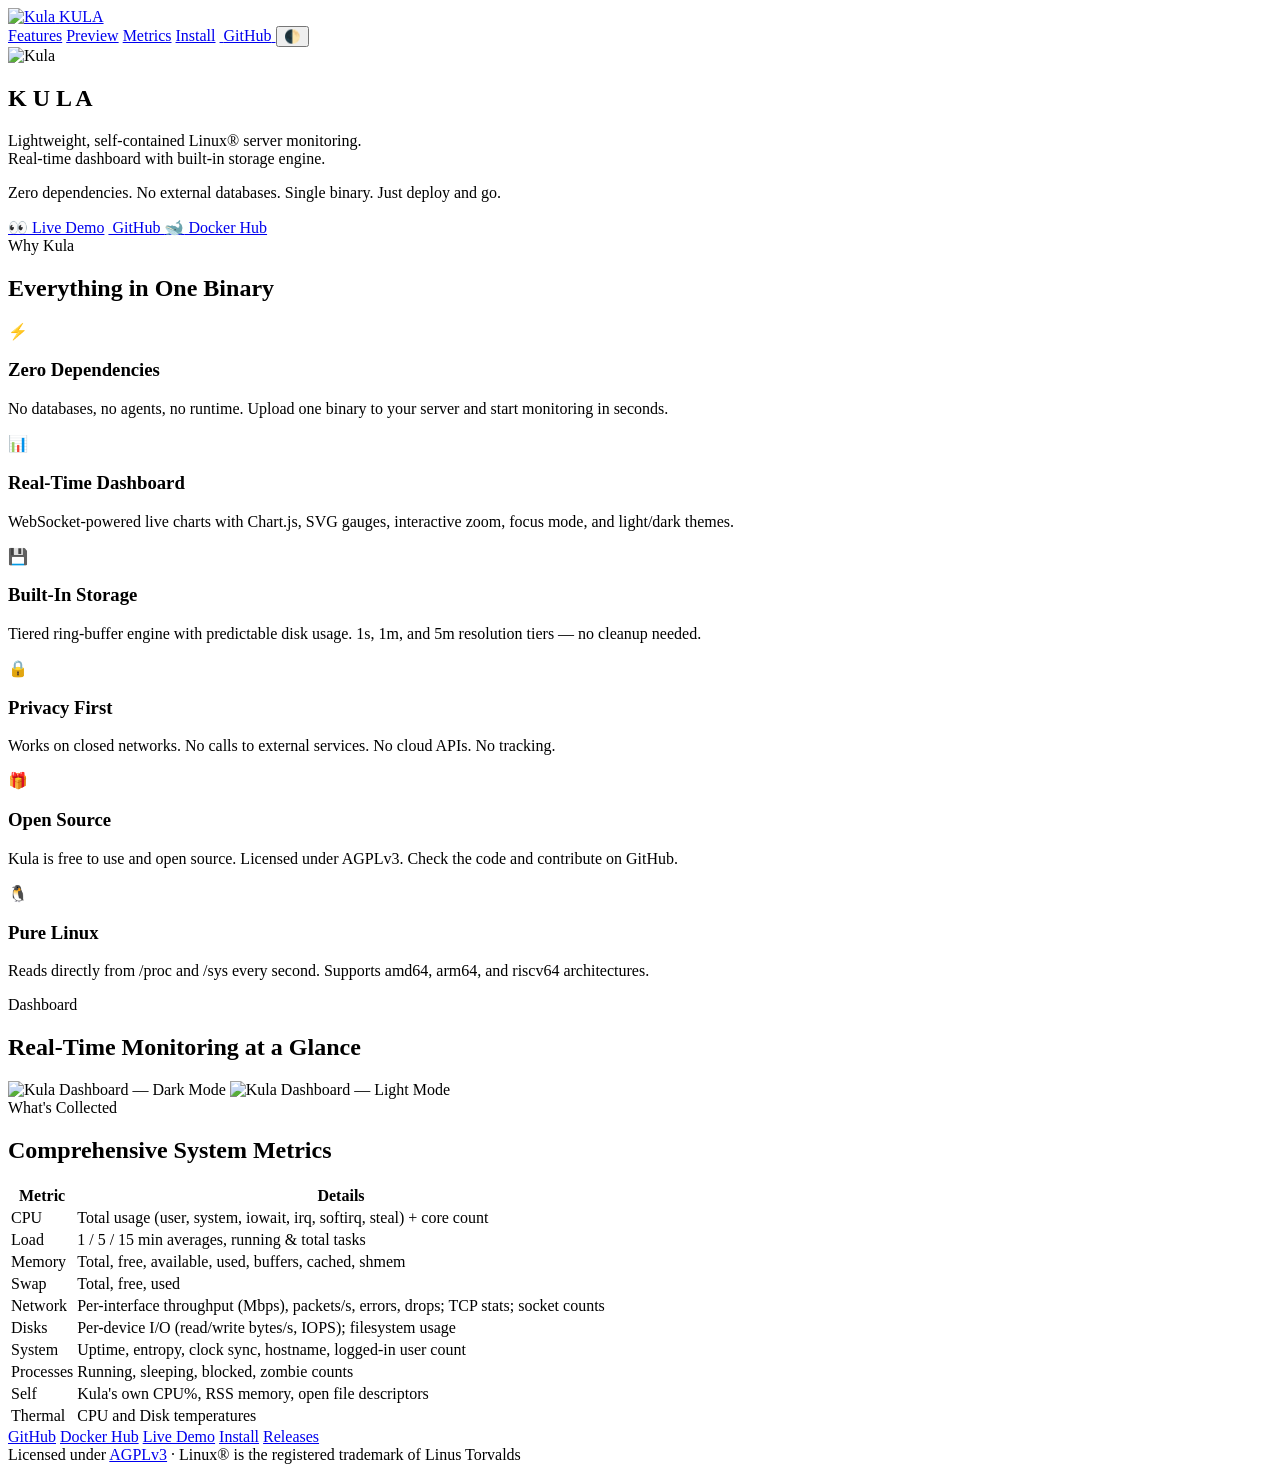
==== landing/index.html @ dbd346a9 "PWA" ====
<!DOCTYPE html>
<html lang="en">

<head>
    <meta charset="UTF-8">
    <meta name="viewport" content="width=device-width, initial-scale=1.0">
    <title>Kula — Lightweight Linux Server Monitoring</title>
    <meta name="description"
        content="Zero-dependency, self-contained Linux server monitoring. Single binary, real-time dashboard, built-in storage engine. Just deploy and go.">
    <link rel="icon" href="https://raw.githubusercontent.com/c0m4r/kula/main/internal/web/static/kula.svg">
    <link rel="manifest" href="manifest.json">
    <meta name="theme-color" content="#0a0a0a">
    <link rel="stylesheet" href="style.css">
</head>

<body>

    <!-- Navigation -->
    <nav class="nav" id="nav">
        <a href="#" class="nav-brand">
            <img src="https://raw.githubusercontent.com/c0m4r/kula/main/internal/web/static/kula.svg" alt="Kula">
            <span>KULA</span>
        </a>
        <div class="nav-links">
            <a href="#features">Features</a>
            <a href="#preview">Preview</a>
            <a href="#metrics">Metrics</a>
            <a href="https://github.com/c0m4r/kula?tab=readme-ov-file#-installation">Install</a>
            <a href="https://github.com/c0m4r/kula" class="github-link" id="github-link">
                <img src="github.svg" alt="" class="github-icon">
                <span>GitHub</span>
                <span class="stars-badge github-stars-count"></span>
            </a>
            <button class="btn-theme-toggle" id="btn-theme" title="Toggle light/dark mode"
                aria-label="Toggle theme">🌓</button>
        </div>
    </nav>

    <!-- Main Content -->
    <main>
        <!-- Hero -->
        <section class="hero" id="hero">
            <img src="https://raw.githubusercontent.com/c0m4r/kula/main/internal/web/static/kula.svg" alt="Kula"
                class="hero-logo">
            <h1>K U L A</h1>
            <p class="hero-tagline">Lightweight, self-contained Linux® server monitoring.<br>Real-time dashboard with
                built-in storage engine.</p>
            <p class="hero-sub">Zero dependencies. No external databases. Single binary. Just deploy and go.</p>
            <div class="hero-buttons">
                <a href="https://demo.kula.ovh/" class="btn btn-hero"><span role="img" aria-label="eye">👀</span> Live
                    Demo</a>
                <a href="https://github.com/c0m4r/kula" class="btn btn-outline">
                    <img src="github.svg" alt="" class="github-icon"> GitHub
                    <span class="stars-badge github-stars-count"></span>
                </a>
                <a href="https://hub.docker.com/r/c0m4r/kula" class="btn btn-docker"><span role="img"
                        aria-label="whale">🐋</span> Docker Hub</a>
            </div>
        </section>

        <!-- Features -->
        <section class="features fade-up" id="features">
            <div class="section-label">Why Kula</div>
            <h2 class="section-heading">Everything in One Binary</h2>
            <div class="features-grid">
                <div class="feature-card">
                    <div class="feature-icon"><span role="img" aria-label="lightning">⚡</span></div>
                    <h3>Zero Dependencies</h3>
                    <p>No databases, no agents, no runtime. Upload one binary to your server and start monitoring in
                        seconds.</p>
                </div>
                <div class="feature-card">
                    <div class="feature-icon"><span role="img" aria-label="chart">📊</span></div>
                    <h3>Real-Time Dashboard</h3>
                    <p>WebSocket-powered live charts with Chart.js, SVG gauges, interactive zoom, focus mode, and
                        light/dark
                        themes.</p>
                </div>
                <div class="feature-card">
                    <div class="feature-icon"><span role="img" aria-label="disk">💾</span></div>
                    <h3>Built-In Storage</h3>
                    <p>Tiered ring-buffer engine with predictable disk usage. 1s, 1m, and 5m resolution tiers — no
                        cleanup
                        needed.</p>
                </div>
                <div class="feature-card">
                    <div class="feature-icon"><span role="img" aria-label="lock">🔒</span></div>
                    <h3>Privacy First</h3>
                    <p>Works on closed networks. No calls to external services. No cloud APIs. No tracking.</p>
                </div>
                <div class="feature-card">
                    <div class="feature-icon"><span role="img" aria-label="gift">🎁</span></div>
                    <h3>Open Source</h3>
                    <p>Kula is free to use and open source. Licensed under AGPLv3. Check the code and contribute on
                        GitHub.
                    </p>
                </div>
                <div class="feature-card">
                    <div class="feature-icon"><span role="img" aria-label="penguin">🐧</span></div>
                    <h3>Pure Linux</h3>
                    <p>Reads directly from /proc and /sys every second. Supports amd64, arm64, and riscv64
                        architectures.
                    </p>
                </div>
            </div>
        </section>

        <!-- Dashboard Preview -->
        <section class="preview fade-up" id="preview">
            <div class="section-label">Dashboard</div>
            <h2 class="section-heading">Real-Time Monitoring at a Glance</h2>
            <div class="preview-frame">
                <img src="https://github.com/user-attachments/assets/d50e5653-0e84-4374-9ded-4d8e9f8eedd2"
                    alt="Kula Dashboard — Dark Mode" loading="lazy" class="preview-dark" id="preview-dark">
                <img src="https://github.com/user-attachments/assets/771b3e95-8713-44d2-8309-cd9e1f722a7e"
                    alt="Kula Dashboard — Light Mode" loading="lazy" class="preview-light hidden" id="preview-light">
            </div>
        </section>

        <!-- Metrics -->
        <section class="metrics fade-up" id="metrics">
            <div class="section-label">What's Collected</div>
            <h2 class="section-heading">Comprehensive System Metrics</h2>
            <table class="metrics-table">
                <thead>
                    <tr>
                        <th>Metric</th>
                        <th>Details</th>
                    </tr>
                </thead>
                <tbody>
                    <tr>
                        <td>CPU</td>
                        <td>Total usage (user, system, iowait, irq, softirq, steal) + core count</td>
                    </tr>
                    <tr>
                        <td>Load</td>
                        <td>1 / 5 / 15 min averages, running & total tasks</td>
                    </tr>
                    <tr>
                        <td>Memory</td>
                        <td>Total, free, available, used, buffers, cached, shmem</td>
                    </tr>
                    <tr>
                        <td>Swap</td>
                        <td>Total, free, used</td>
                    </tr>
                    <tr>
                        <td>Network</td>
                        <td>Per-interface throughput (Mbps), packets/s, errors, drops; TCP stats; socket counts</td>
                    </tr>
                    <tr>
                        <td>Disks</td>
                        <td>Per-device I/O (read/write bytes/s, IOPS); filesystem usage</td>
                    </tr>
                    <tr>
                        <td>System</td>
                        <td>Uptime, entropy, clock sync, hostname, logged-in user count</td>
                    </tr>
                    <tr>
                        <td>Processes</td>
                        <td>Running, sleeping, blocked, zombie counts</td>
                    </tr>
                    <tr>
                        <td>Self</td>
                        <td>Kula's own CPU%, RSS memory, open file descriptors</td>
                    </tr>
                    <tr>
                        <td>Thermal</td>
                        <td>CPU and Disk temperatures</td>
                    </tr>
                </tbody>
            </table>
        </section>
    </main>

    <!-- Footer -->
    <footer class="footer">
        <div class="footer-links">
            <a href="https://github.com/c0m4r/kula">GitHub</a>
            <a href="https://hub.docker.com/r/c0m4r/kula">Docker Hub</a>
            <a href="https://demo.kula.ovh/">Live Demo</a>
            <a href="https://github.com/c0m4r/kula?tab=readme-ov-file#-installation">Install</a>
            <a href="https://github.com/c0m4r/kula/releases">Releases</a>
        </div>
        <div class="footer-copy">
            Licensed under <a href="https://www.gnu.org/licenses/agpl-3.0">AGPLv3</a> ·
            Linux® is the registered trademark of Linus Torvalds
        </div>
    </footer>

    <script src="landing.js"></script>
</body>

</html>
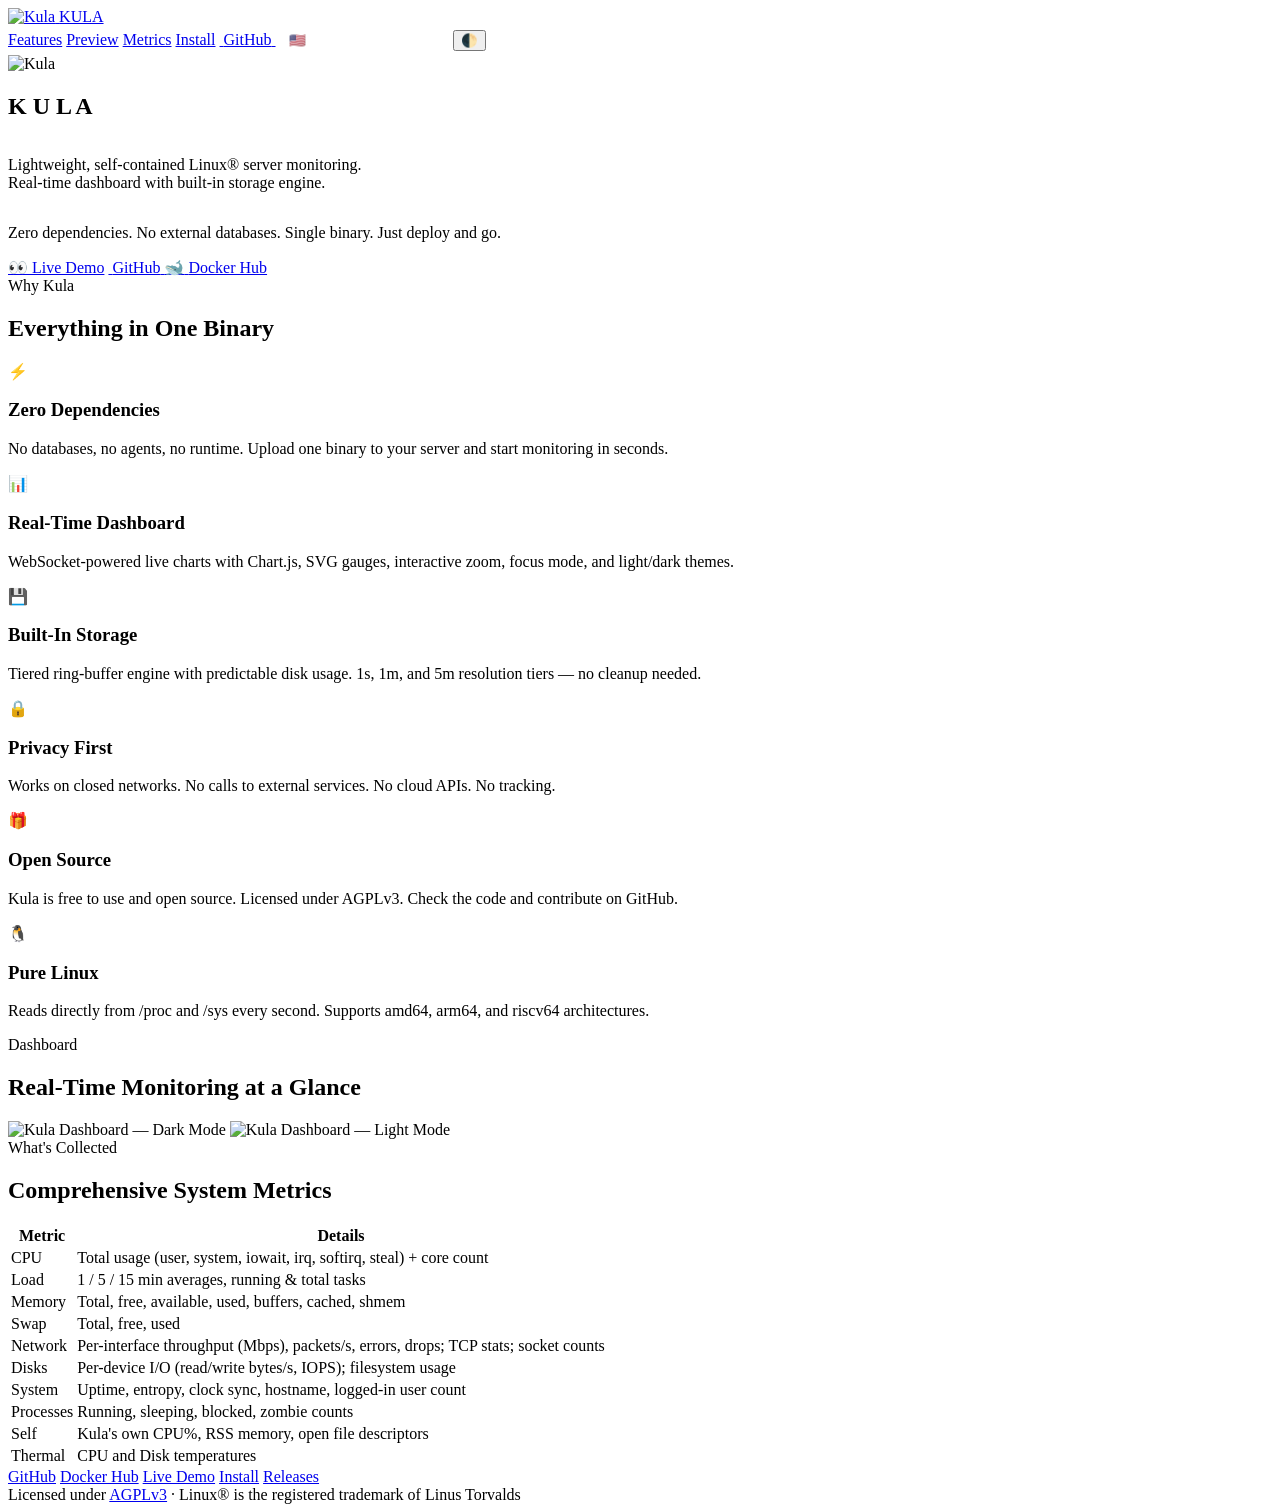
==== commit f644a475: "landing: title and meta desc translations" ====
--- a/landing/index.html
+++ b/landing/index.html
@@ -4,13 +4,116 @@
 <head>
     <meta charset="UTF-8">
     <meta name="viewport" content="width=device-width, initial-scale=1.0">
-    <title>Kula — Lightweight Linux Server Monitoring</title>
-    <meta name="description"
+    <title data-i18n="seo_title">Kula — Lightweight Linux Server Monitoring</title>
+    <meta name="description" id="meta-desc" data-i18n-meta="seo_description"
         content="Zero-dependency, self-contained Linux server monitoring. Single binary, real-time dashboard, built-in storage engine. Just deploy and go.">
     <link rel="icon" href="https://raw.githubusercontent.com/c0m4r/kula/main/internal/web/static/kula.svg">
     <link rel="manifest" href="manifest.json">
     <meta name="theme-color" content="#0a0a0a">
     <link rel="stylesheet" href="style.css">
+    <!-- SEO: Multi-language support -->
+    <link rel="alternate" hreflang="x-default" href="https://kula.ovh/" />
+    <link rel="alternate" hreflang="ar" href="https://kula.ovh/?lang=ar" />
+    <link rel="alternate" hreflang="bn" href="https://kula.ovh/?lang=bn" />
+    <link rel="alternate" hreflang="cs" href="https://kula.ovh/?lang=cs" />
+    <link rel="alternate" hreflang="de" href="https://kula.ovh/?lang=de" />
+    <link rel="alternate" hreflang="en" href="https://kula.ovh/?lang=en" />
+    <link rel="alternate" hreflang="es" href="https://kula.ovh/?lang=es" />
+    <link rel="alternate" hreflang="fr" href="https://kula.ovh/?lang=fr" />
+    <link rel="alternate" hreflang="he" href="https://kula.ovh/?lang=he" />
+    <link rel="alternate" hreflang="hi" href="https://kula.ovh/?lang=hi" />
+    <link rel="alternate" hreflang="id" href="https://kula.ovh/?lang=id" />
+    <link rel="alternate" hreflang="it" href="https://kula.ovh/?lang=it" />
+    <link rel="alternate" hreflang="ja" href="https://kula.ovh/?lang=ja" />
+    <link rel="alternate" hreflang="ko" href="https://kula.ovh/?lang=ko" />
+    <link rel="alternate" hreflang="ms" href="https://kula.ovh/?lang=ms" />
+    <link rel="alternate" hreflang="nl" href="https://kula.ovh/?lang=nl" />
+    <link rel="alternate" hreflang="pl" href="https://kula.ovh/?lang=pl" />
+    <link rel="alternate" hreflang="pt" href="https://kula.ovh/?lang=pt" />
+    <link rel="alternate" hreflang="ro" href="https://kula.ovh/?lang=ro" />
+    <link rel="alternate" hreflang="ru" href="https://kula.ovh/?lang=ru" />
+    <link rel="alternate" hreflang="sv" href="https://kula.ovh/?lang=sv" />
+    <link rel="alternate" hreflang="th" href="https://kula.ovh/?lang=th" />
+    <link rel="alternate" hreflang="tr" href="https://kula.ovh/?lang=tr" />
+    <link rel="alternate" hreflang="uk" href="https://kula.ovh/?lang=uk" />
+    <link rel="alternate" hreflang="ur" href="https://kula.ovh/?lang=ur" />
+    <link rel="alternate" hreflang="vi" href="https://kula.ovh/?lang=vi" />
+    <link rel="alternate" hreflang="zh" href="https://kula.ovh/?lang=zh" />
+    <style>
+        /* Language Switcher Styles */
+        .language-switcher {
+            position: relative;
+            display: inline-flex;
+            align-items: center;
+            margin-right: 12px;
+        }
+
+        .lang-select {
+            background-color: rgba(255, 255, 255, 0.08);
+            border: 1px solid rgba(255, 255, 255, 0.15);
+            color: #fff;
+            padding: 6px 12px;
+            padding-right: 32px;
+            border-radius: 8px;
+            cursor: pointer;
+            font-size: 0.85rem;
+            font-weight: 500;
+            outline: none;
+            transition: all 0.2s ease;
+            appearance: none;
+            -webkit-appearance: none;
+            -moz-appearance: none;
+            background-image: url("data:image/svg+xml,%3Csvg xmlns='http://www.w3.org/2000/svg' width='10' height='10' fill='white' viewBox='0 0 16 16'%3E%3Cpath d='M7.247 11.14 2.451 5.658C1.885 5.013 2.345 4 3.204 4h9.592a1 1 0 0 1 .753 1.659l-4.796 5.48a1 1 0 0 1-1.506 0z'/%3E%3C/svg%3E");
+            background-repeat: no-repeat !important;
+            background-position: right 12px center !important;
+            background-size: 10px 10px !important;
+            min-width: 140px;
+        }
+
+        @media (max-width: 480px) {
+            .lang-select {
+                min-width: 90px;
+                padding-left: 6px;
+                padding-right: 24px;
+                background-position: right 6px center !important;
+                font-size: 0.8rem;
+            }
+        }
+
+        .lang-select:hover {
+            background-color: rgba(255, 255, 255, 0.12);
+            border-color: var(--accent-color);
+            box-shadow: 0 0 15px rgba(0, 123, 255, 0.1);
+        }
+
+        /* Style options for some browsers */
+        .lang-select option {
+            background-color: #121212;
+            color: #fff;
+            padding: 10px;
+        }
+
+        .light-mode .lang-select {
+            background-color: rgba(0, 0, 0, 0.05);
+            border: 1px solid rgba(0, 0, 0, 0.1);
+            color: #1a1a1a;
+            background-image: url("data:image/svg+xml,%3Csvg xmlns='http://www.w3.org/2000/svg' width='10' height='10' fill='black' viewBox='0 0 16 16'%3E%3Cpath d='M7.247 11.14 2.451 5.658C1.885 5.013 2.345 4 3.204 4h9.592a1 1 0 0 1 .753 1.659l-4.796 5.48a1 1 0 0 1-1.506 0z'/%3E%3C/svg%3E");
+        }
+
+        .light-mode .lang-select:hover {
+            background-color: rgba(0, 0, 0, 0.08);
+        }
+
+        .light-mode .lang-select option {
+            background-color: #fff;
+            color: #1a1a1a;
+        }
+
+        [data-i18n-html] {
+            display: inline-block;
+            width: 100%;
+        }
+    </style>
 </head>
 
 <body>
@@ -22,15 +125,45 @@
             <span>KULA</span>
         </a>
         <div class="nav-links">
-            <a href="#features">Features</a>
-            <a href="#preview">Preview</a>
-            <a href="#metrics">Metrics</a>
-            <a href="https://github.com/c0m4r/kula?tab=readme-ov-file#-installation">Install</a>
+            <a href="#features" data-i18n="nav_features">Features</a>
+            <a href="#preview" data-i18n="nav_preview">Preview</a>
+            <a href="#metrics" data-i18n="nav_metrics">Metrics</a>
+            <a href="https://github.com/c0m4r/kula?tab=readme-ov-file#-installation" data-i18n="nav_install">Install</a>
             <a href="https://github.com/c0m4r/kula" class="github-link" id="github-link">
                 <img src="github.svg" alt="" class="github-icon">
-                <span>GitHub</span>
+                <span data-i18n="nav_github">GitHub</span>
                 <span class="stars-badge github-stars-count"></span>
             </a>
+            <div class="language-switcher">
+                <select id="lang-select" class="lang-select" aria-label="Select Language">
+                    <option value="en">🇺🇸 English</option>
+                    <option value="ar">🇸🇦 العربية</option>
+                    <option value="ms">🇲🇾 Bahasa Melayu</option>
+                    <option value="bn">🇧🇩 বাংলা</option>
+                    <option value="cs">🇨🇿 Čeština</option>
+                    <option value="de">🇩🇪 Deutsch</option>
+                    <option value="es">🇪🇸 Español</option>
+                    <option value="fr">🇫🇷 Français</option>
+                    <option value="he">🇮🇱 עברית</option>
+                    <option value="hi">🇮🇳 हिन्दी</option>
+                    <option value="id">🇮🇩 Indonesia</option>
+                    <option value="it">🇮🇹 Italiano</option>
+                    <option value="ja">🇯🇵 日本語</option>
+                    <option value="ko">🇰🇷 한국어</option>
+                    <option value="nl">🇳🇱 Nederlands</option>
+                    <option value="pl">🇵🇱 Polski</option>
+                    <option value="pt">🇵🇹 Português</option>
+                    <option value="ro">🇷🇴 Română</option>
+                    <option value="ru">🇷🇺 Русский</option>
+                    <option value="sv">🇸🇪 Svenska</option>
+                    <option value="th">🇹🇭 ไทย</option>
+                    <option value="tr">🇹🇷 Türkçe</option>
+                    <option value="uk">🇺🇦 Українська</option>
+                    <option value="ur">🇵🇰 اردو</option>
+                    <option value="vi">🇻🇳 Tiếng Việt</option>
+                    <option value="zh">🇨🇳 中文</option>
+                </select>
+            </div>
             <button class="btn-theme-toggle" id="btn-theme" title="Toggle light/dark mode"
                 aria-label="Toggle theme">🌓</button>
         </div>
@@ -43,62 +176,71 @@
             <img src="https://raw.githubusercontent.com/c0m4r/kula/main/internal/web/static/kula.svg" alt="Kula"
                 class="hero-logo">
             <h1>K U L A</h1>
-            <p class="hero-tagline">Lightweight, self-contained Linux® server monitoring.<br>Real-time dashboard with
+            <p class="hero-tagline" data-i18n-html="hero_tagline">Lightweight, self-contained Linux® server
+                monitoring.<br>Real-time dashboard with
                 built-in storage engine.</p>
-            <p class="hero-sub">Zero dependencies. No external databases. Single binary. Just deploy and go.</p>
+            <p class="hero-sub" data-i18n="hero_sub">Zero dependencies. No external databases. Single binary. Just
+                deploy and go.</p>
             <div class="hero-buttons">
-                <a href="https://demo.kula.ovh/" class="btn btn-hero"><span role="img" aria-label="eye">👀</span> Live
-                    Demo</a>
+                <a href="https://demo.kula.ovh/" class="btn btn-hero"><span role="img" aria-label="eye">👀</span> <span
+                        data-i18n="btn_demo">Live
+                        Demo</span></a>
                 <a href="https://github.com/c0m4r/kula" class="btn btn-outline">
-                    <img src="github.svg" alt="" class="github-icon"> GitHub
+                    <img src="github.svg" alt="" class="github-icon"> <span data-i18n="btn_github">GitHub</span>
                     <span class="stars-badge github-stars-count"></span>
                 </a>
                 <a href="https://hub.docker.com/r/c0m4r/kula" class="btn btn-docker"><span role="img"
-                        aria-label="whale">🐋</span> Docker Hub</a>
+                        aria-label="whale">🐋</span> <span data-i18n="btn_docker">Docker Hub</span></a>
             </div>
         </section>
 
         <!-- Features -->
         <section class="features fade-up" id="features">
-            <div class="section-label">Why Kula</div>
-            <h2 class="section-heading">Everything in One Binary</h2>
+            <div class="section-label" data-i18n="label_why">Why Kula</div>
+            <h2 class="section-heading" data-i18n="heading_foundation">Everything in One Binary</h2>
             <div class="features-grid">
                 <div class="feature-card">
                     <div class="feature-icon"><span role="img" aria-label="lightning">⚡</span></div>
-                    <h3>Zero Dependencies</h3>
-                    <p>No databases, no agents, no runtime. Upload one binary to your server and start monitoring in
+                    <h3 data-i18n="feature_zero_title">Zero Dependencies</h3>
+                    <p data-i18n="feature_zero_desc">No databases, no agents, no runtime. Upload one binary to your
+                        server and start monitoring in
                         seconds.</p>
                 </div>
                 <div class="feature-card">
                     <div class="feature-icon"><span role="img" aria-label="chart">📊</span></div>
-                    <h3>Real-Time Dashboard</h3>
-                    <p>WebSocket-powered live charts with Chart.js, SVG gauges, interactive zoom, focus mode, and
+                    <h3 data-i18n="feature_dash_title">Real-Time Dashboard</h3>
+                    <p data-i18n="feature_dash_desc">WebSocket-powered live charts with Chart.js, SVG gauges,
+                        interactive zoom, focus mode, and
                         light/dark
                         themes.</p>
                 </div>
                 <div class="feature-card">
                     <div class="feature-icon"><span role="img" aria-label="disk">💾</span></div>
-                    <h3>Built-In Storage</h3>
-                    <p>Tiered ring-buffer engine with predictable disk usage. 1s, 1m, and 5m resolution tiers — no
+                    <h3 data-i18n="feature_storage_title">Built-In Storage</h3>
+                    <p data-i18n="feature_storage_desc">Tiered ring-buffer engine with predictable disk usage. 1s, 1m,
+                        and 5m resolution tiers — no
                         cleanup
                         needed.</p>
                 </div>
                 <div class="feature-card">
                     <div class="feature-icon"><span role="img" aria-label="lock">🔒</span></div>
-                    <h3>Privacy First</h3>
-                    <p>Works on closed networks. No calls to external services. No cloud APIs. No tracking.</p>
+                    <h3 data-i18n="feature_privacy_title">Privacy First</h3>
+                    <p data-i18n="feature_privacy_desc">Works on closed networks. No calls to external services. No
+                        cloud APIs. No tracking.</p>
                 </div>
                 <div class="feature-card">
                     <div class="feature-icon"><span role="img" aria-label="gift">🎁</span></div>
-                    <h3>Open Source</h3>
-                    <p>Kula is free to use and open source. Licensed under AGPLv3. Check the code and contribute on
+                    <h3 data-i18n="feature_open_title">Open Source</h3>
+                    <p data-i18n="feature_open_desc">Kula is free to use and open source. Licensed under AGPLv3. Check
+                        the code and contribute on
                         GitHub.
                     </p>
                 </div>
                 <div class="feature-card">
                     <div class="feature-icon"><span role="img" aria-label="penguin">🐧</span></div>
-                    <h3>Pure Linux</h3>
-                    <p>Reads directly from /proc and /sys every second. Supports amd64, arm64, and riscv64
+                    <h3 data-i18n="feature_linux_title">Pure Linux</h3>
+                    <p data-i18n="feature_linux_desc">Reads directly from /proc and /sys every second. Supports amd64,
+                        arm64, and riscv64
                         architectures.
                     </p>
                 </div>
@@ -107,8 +249,8 @@
 
         <!-- Dashboard Preview -->
         <section class="preview fade-up" id="preview">
-            <div class="section-label">Dashboard</div>
-            <h2 class="section-heading">Real-Time Monitoring at a Glance</h2>
+            <div class="section-label" data-i18n="label_dashboard">Dashboard</div>
+            <h2 class="section-heading" data-i18n="heading_preview">Real-Time Monitoring at a Glance</h2>
             <div class="preview-frame">
                 <img src="https://github.com/user-attachments/assets/d50e5653-0e84-4374-9ded-4d8e9f8eedd2"
                     alt="Kula Dashboard — Dark Mode" loading="lazy" class="preview-dark" id="preview-dark">
@@ -119,55 +261,59 @@
 
         <!-- Metrics -->
         <section class="metrics fade-up" id="metrics">
-            <div class="section-label">What's Collected</div>
-            <h2 class="section-heading">Comprehensive System Metrics</h2>
+            <div class="section-label" data-i18n="label_collected">What's Collected</div>
+            <h2 class="section-heading" data-i18n="heading_metrics">Comprehensive System Metrics</h2>
             <table class="metrics-table">
                 <thead>
                     <tr>
-                        <th>Metric</th>
-                        <th>Details</th>
+                        <th data-i18n="table_metric">Metric</th>
+                        <th data-i18n="table_details">Details</th>
                     </tr>
                 </thead>
                 <tbody>
                     <tr>
-                        <td>CPU</td>
-                        <td>Total usage (user, system, iowait, irq, softirq, steal) + core count</td>
-                    </tr>
-                    <tr>
-                        <td>Load</td>
-                        <td>1 / 5 / 15 min averages, running & total tasks</td>
-                    </tr>
-                    <tr>
-                        <td>Memory</td>
-                        <td>Total, free, available, used, buffers, cached, shmem</td>
-                    </tr>
-                    <tr>
-                        <td>Swap</td>
-                        <td>Total, free, used</td>
-                    </tr>
-                    <tr>
-                        <td>Network</td>
-                        <td>Per-interface throughput (Mbps), packets/s, errors, drops; TCP stats; socket counts</td>
-                    </tr>
-                    <tr>
-                        <td>Disks</td>
-                        <td>Per-device I/O (read/write bytes/s, IOPS); filesystem usage</td>
-                    </tr>
-                    <tr>
-                        <td>System</td>
-                        <td>Uptime, entropy, clock sync, hostname, logged-in user count</td>
-                    </tr>
-                    <tr>
-                        <td>Processes</td>
-                        <td>Running, sleeping, blocked, zombie counts</td>
-                    </tr>
-                    <tr>
-                        <td>Self</td>
-                        <td>Kula's own CPU%, RSS memory, open file descriptors</td>
-                    </tr>
-                    <tr>
-                        <td>Thermal</td>
-                        <td>CPU and Disk temperatures</td>
+                        <td data-i18n="metric_cpu">CPU</td>
+                        <td data-i18n="metric_cpu_details">Total usage (user, system, iowait, irq, softirq, steal) +
+                            core count</td>
+                    </tr>
+                    <tr>
+                        <td data-i18n="metric_load">Load</td>
+                        <td data-i18n="metric_load_details">1 / 5 / 15 min averages, running & total tasks</td>
+                    </tr>
+                    <tr>
+                        <td data-i18n="metric_memory">Memory</td>
+                        <td data-i18n="metric_memory_details">Total, free, available, used, buffers, cached, shmem</td>
+                    </tr>
+                    <tr>
+                        <td data-i18n="metric_swap">Swap</td>
+                        <td data-i18n="metric_swap_details">Total, free, used</td>
+                    </tr>
+                    <tr>
+                        <td data-i18n="metric_network">Network</td>
+                        <td data-i18n="metric_network_details">Per-interface throughput (Mbps), packets/s, errors,
+                            drops; TCP stats; socket counts</td>
+                    </tr>
+                    <tr>
+                        <td data-i18n="metric_disks">Disks</td>
+                        <td data-i18n="metric_disks_details">Per-device I/O (read/write bytes/s, IOPS); filesystem usage
+                        </td>
+                    </tr>
+                    <tr>
+                        <td data-i18n="metric_system">System</td>
+                        <td data-i18n="metric_system_details">Uptime, entropy, clock sync, hostname, logged-in user
+                            count</td>
+                    </tr>
+                    <tr>
+                        <td data-i18n="metric_processes">Processes</td>
+                        <td data-i18n="metric_processes_details">Running, sleeping, blocked, zombie counts</td>
+                    </tr>
+                    <tr>
+                        <td data-i18n="metric_self">Self</td>
+                        <td data-i18n="metric_self_details">Kula's own CPU%, RSS memory, open file descriptors</td>
+                    </tr>
+                    <tr>
+                        <td data-i18n="metric_thermal">Thermal</td>
+                        <td data-i18n="metric_thermal_details">CPU and Disk temperatures</td>
                     </tr>
                 </tbody>
             </table>
@@ -177,13 +323,13 @@
     <!-- Footer -->
     <footer class="footer">
         <div class="footer-links">
-            <a href="https://github.com/c0m4r/kula">GitHub</a>
-            <a href="https://hub.docker.com/r/c0m4r/kula">Docker Hub</a>
-            <a href="https://demo.kula.ovh/">Live Demo</a>
-            <a href="https://github.com/c0m4r/kula?tab=readme-ov-file#-installation">Install</a>
-            <a href="https://github.com/c0m4r/kula/releases">Releases</a>
+            <a href="https://github.com/c0m4r/kula" data-i18n="nav_github">GitHub</a>
+            <a href="https://hub.docker.com/r/c0m4r/kula" data-i18n="btn_docker">Docker Hub</a>
+            <a href="https://demo.kula.ovh/" data-i18n="btn_demo">Live Demo</a>
+            <a href="https://github.com/c0m4r/kula?tab=readme-ov-file#-installation" data-i18n="nav_install">Install</a>
+            <a href="https://github.com/c0m4r/kula/releases" data-i18n="footer_releases">Releases</a>
         </div>
-        <div class="footer-copy">
+        <div class="footer-copy" data-i18n-html="footer_copy">
             Licensed under <a href="https://www.gnu.org/licenses/agpl-3.0">AGPLv3</a> ·
             Linux® is the registered trademark of Linus Torvalds
         </div>
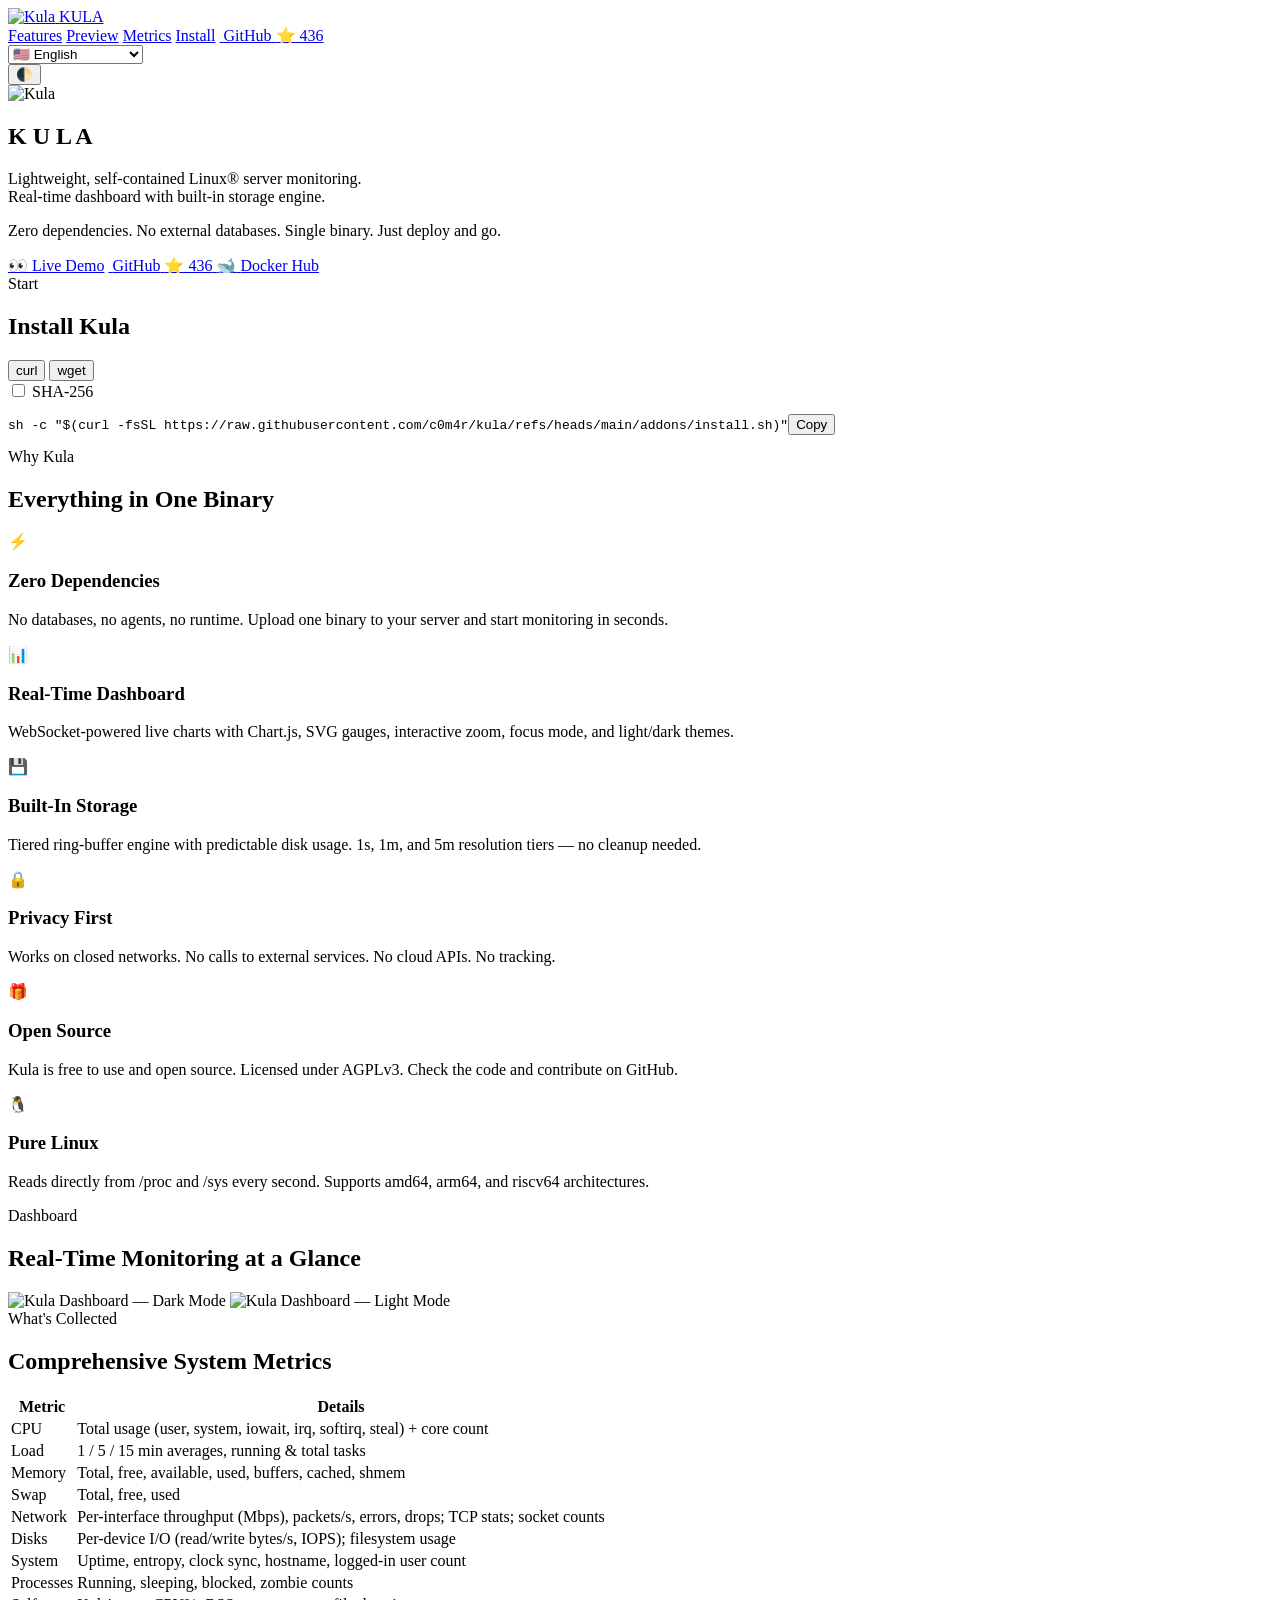
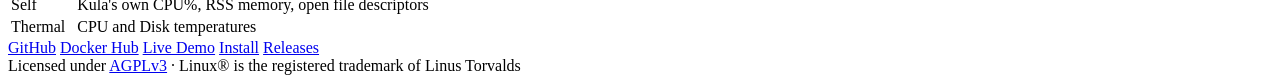
==== commit d7260f24: "landing html sanitizer" ====
--- a/landing/index.html
+++ b/landing/index.html
@@ -7,7 +7,7 @@
     <title data-i18n="seo_title">Kula — Lightweight Linux Server Monitoring</title>
     <meta name="description" id="meta-desc" data-i18n-meta="seo_description"
         content="Zero-dependency, self-contained Linux server monitoring. Single binary, real-time dashboard, built-in storage engine. Just deploy and go.">
-    <link rel="icon" href="https://raw.githubusercontent.com/c0m4r/kula/main/internal/web/static/kula.svg">
+    <link rel="icon" href="kula.svg">
     <link rel="manifest" href="manifest.json">
     <meta name="theme-color" content="#0a0a0a">
     <link rel="stylesheet" href="style.css">
@@ -39,81 +39,7 @@
     <link rel="alternate" hreflang="ur" href="https://kula.ovh/?lang=ur" />
     <link rel="alternate" hreflang="vi" href="https://kula.ovh/?lang=vi" />
     <link rel="alternate" hreflang="zh" href="https://kula.ovh/?lang=zh" />
-    <style>
-        /* Language Switcher Styles */
-        .language-switcher {
-            position: relative;
-            display: inline-flex;
-            align-items: center;
-            margin-right: 12px;
-        }
-
-        .lang-select {
-            background-color: rgba(255, 255, 255, 0.08);
-            border: 1px solid rgba(255, 255, 255, 0.15);
-            color: #fff;
-            padding: 6px 12px;
-            padding-right: 32px;
-            border-radius: 8px;
-            cursor: pointer;
-            font-size: 0.85rem;
-            font-weight: 500;
-            outline: none;
-            transition: all 0.2s ease;
-            appearance: none;
-            -webkit-appearance: none;
-            -moz-appearance: none;
-            background-image: url("data:image/svg+xml,%3Csvg xmlns='http://www.w3.org/2000/svg' width='10' height='10' fill='white' viewBox='0 0 16 16'%3E%3Cpath d='M7.247 11.14 2.451 5.658C1.885 5.013 2.345 4 3.204 4h9.592a1 1 0 0 1 .753 1.659l-4.796 5.48a1 1 0 0 1-1.506 0z'/%3E%3C/svg%3E");
-            background-repeat: no-repeat !important;
-            background-position: right 12px center !important;
-            background-size: 10px 10px !important;
-            min-width: 140px;
-        }
-
-        @media (max-width: 480px) {
-            .lang-select {
-                min-width: 90px;
-                padding-left: 6px;
-                padding-right: 24px;
-                background-position: right 6px center !important;
-                font-size: 0.8rem;
-            }
-        }
-
-        .lang-select:hover {
-            background-color: rgba(255, 255, 255, 0.12);
-            border-color: var(--accent-color);
-            box-shadow: 0 0 15px rgba(0, 123, 255, 0.1);
-        }
-
-        /* Style options for some browsers */
-        .lang-select option {
-            background-color: #121212;
-            color: #fff;
-            padding: 10px;
-        }
-
-        .light-mode .lang-select {
-            background-color: rgba(0, 0, 0, 0.05);
-            border: 1px solid rgba(0, 0, 0, 0.1);
-            color: #1a1a1a;
-            background-image: url("data:image/svg+xml,%3Csvg xmlns='http://www.w3.org/2000/svg' width='10' height='10' fill='black' viewBox='0 0 16 16'%3E%3Cpath d='M7.247 11.14 2.451 5.658C1.885 5.013 2.345 4 3.204 4h9.592a1 1 0 0 1 .753 1.659l-4.796 5.48a1 1 0 0 1-1.506 0z'/%3E%3C/svg%3E");
-        }
-
-        .light-mode .lang-select:hover {
-            background-color: rgba(0, 0, 0, 0.08);
-        }
-
-        .light-mode .lang-select option {
-            background-color: #fff;
-            color: #1a1a1a;
-        }
-
-        [data-i18n-html] {
-            display: inline-block;
-            width: 100%;
-        }
-    </style>
+
 </head>
 
 <body>
@@ -121,15 +47,16 @@
     <!-- Navigation -->
     <nav class="nav" id="nav">
         <a href="#" class="nav-brand">
-            <img src="https://raw.githubusercontent.com/c0m4r/kula/main/internal/web/static/kula.svg" alt="Kula">
+            <img src="kula.svg" alt="Kula">
             <span>KULA</span>
         </a>
         <div class="nav-links">
             <a href="#features" data-i18n="nav_features">Features</a>
             <a href="#preview" data-i18n="nav_preview">Preview</a>
             <a href="#metrics" data-i18n="nav_metrics">Metrics</a>
-            <a href="https://github.com/c0m4r/kula?tab=readme-ov-file#-installation" data-i18n="nav_install">Install</a>
-            <a href="https://github.com/c0m4r/kula" class="github-link" id="github-link">
+            <a href="https://github.com/c0m4r/kula?tab=readme-ov-file#-installation" data-i18n="nav_install"
+                rel="noopener noreferrer">Install</a>
+            <a href="https://github.com/c0m4r/kula" class="github-link" id="github-link" rel="noopener noreferrer">
                 <img src="github.svg" alt="" class="github-icon">
                 <span data-i18n="nav_github">GitHub</span>
                 <span class="stars-badge github-stars-count"></span>
@@ -173,26 +100,49 @@
     <main>
         <!-- Hero -->
         <section class="hero" id="hero">
-            <img src="https://raw.githubusercontent.com/c0m4r/kula/main/internal/web/static/kula.svg" alt="Kula"
-                class="hero-logo">
+            <img src="kula.svg" alt="Kula" class="hero-logo">
             <h1>K U L A</h1>
             <p class="hero-tagline" data-i18n-html="hero_tagline">Lightweight, self-contained Linux® server
-                monitoring.<br>Real-time dashboard with
-                built-in storage engine.</p>
+                monitoring.</p>
             <p class="hero-sub" data-i18n="hero_sub">Zero dependencies. No external databases. Single binary. Just
                 deploy and go.</p>
             <div class="hero-buttons">
-                <a href="https://demo.kula.ovh/" class="btn btn-hero"><span role="img" aria-label="eye">👀</span> <span
-                        data-i18n="btn_demo">Live
+                <a href="https://demo.kula.ovh/" class="btn btn-hero" rel="noopener noreferrer"><span role="img"
+                        aria-label="eye">👀</span> <span data-i18n="btn_demo">Live
                         Demo</span></a>
-                <a href="https://github.com/c0m4r/kula" class="btn btn-outline">
+                <a href="https://github.com/c0m4r/kula" class="btn btn-outline" rel="noopener noreferrer">
                     <img src="github.svg" alt="" class="github-icon"> <span data-i18n="btn_github">GitHub</span>
                     <span class="stars-badge github-stars-count"></span>
                 </a>
-                <a href="https://hub.docker.com/r/c0m4r/kula" class="btn btn-docker"><span role="img"
-                        aria-label="whale">🐋</span> <span data-i18n="btn_docker">Docker Hub</span></a>
-            </div>
-        </section>
+                <a href="https://hub.docker.com/r/c0m4r/kula" class="btn btn-docker" rel="noopener noreferrer"><span
+                        role="img" aria-label="whale">🐋</span> <span data-i18n="btn_docker">Docker Hub</span></a>
+            </div>
+
+        </section>
+
+        <!-- Installation -->
+        <section class="install fade-up" id="install">
+            <div class="section-label" data-i18n="label_install">Start</div>
+            <h2 class="section-heading" data-i18n="heading_install">Install Kula</h2>
+            <div class="install-card">
+                <div class="install-config">
+                    <div class="tool-tabs">
+                        <button class="tool-tab active" data-tool="curl">curl</button>
+                        <button class="tool-tab" data-tool="wget">wget</button>
+                    </div>
+                    <label class="checksum-toggle">
+                        <input type="checkbox" id="verify-checksum">
+                        <span class="toggle-slider"></span>
+                        <span class="toggle-label" data-i18n="install_verify">SHA-256</span>
+                    </label>
+                </div>
+                <div class="command-box">
+                    <pre><code id="install-command">sh -c "$(curl -fsSL https://raw.githubusercontent.com/c0m4r/kula/refs/heads/main/addons/install.sh)"</code><button class="copy-btn" id="copy-install-btn" data-i18n="btn_copy">Copy</button></pre>
+                </div>
+            </div>
+        </section>
+
+
 
         <!-- Features -->
         <section class="features fade-up" id="features">
@@ -252,10 +202,10 @@
             <div class="section-label" data-i18n="label_dashboard">Dashboard</div>
             <h2 class="section-heading" data-i18n="heading_preview">Real-Time Monitoring at a Glance</h2>
             <div class="preview-frame">
-                <img src="https://github.com/user-attachments/assets/d50e5653-0e84-4374-9ded-4d8e9f8eedd2"
-                    alt="Kula Dashboard — Dark Mode" loading="lazy" class="preview-dark" id="preview-dark">
-                <img src="https://github.com/user-attachments/assets/771b3e95-8713-44d2-8309-cd9e1f722a7e"
-                    alt="Kula Dashboard — Light Mode" loading="lazy" class="preview-light hidden" id="preview-light">
+                <img src="dark.png" alt="Kula Dashboard — Dark Mode" loading="lazy" class="preview-dark"
+                    id="preview-dark">
+                <img src="light.png" alt="Kula Dashboard — Light Mode" loading="lazy" class="preview-light hidden"
+                    id="preview-light">
             </div>
         </section>
 
@@ -323,19 +273,23 @@
     <!-- Footer -->
     <footer class="footer">
         <div class="footer-links">
-            <a href="https://github.com/c0m4r/kula" data-i18n="nav_github">GitHub</a>
-            <a href="https://hub.docker.com/r/c0m4r/kula" data-i18n="btn_docker">Docker Hub</a>
-            <a href="https://demo.kula.ovh/" data-i18n="btn_demo">Live Demo</a>
-            <a href="https://github.com/c0m4r/kula?tab=readme-ov-file#-installation" data-i18n="nav_install">Install</a>
-            <a href="https://github.com/c0m4r/kula/releases" data-i18n="footer_releases">Releases</a>
+            <a href="https://github.com/c0m4r/kula" data-i18n="nav_github" rel="noopener noreferrer">GitHub</a>
+            <a href="https://hub.docker.com/r/c0m4r/kula" data-i18n="btn_docker" rel="noopener noreferrer">Docker
+                Hub</a>
+            <a href="https://demo.kula.ovh/" data-i18n="btn_demo" rel="noopener noreferrer">Live Demo</a>
+            <a href="https://github.com/c0m4r/kula?tab=readme-ov-file#-installation" data-i18n="nav_install"
+                rel="noopener noreferrer">Install</a>
+            <a href="https://github.com/c0m4r/kula/releases" data-i18n="footer_releases"
+                rel="noopener noreferrer">Releases</a>
         </div>
         <div class="footer-copy" data-i18n-html="footer_copy">
-            Licensed under <a href="https://www.gnu.org/licenses/agpl-3.0">AGPLv3</a> ·
+            Licensed under <a href="https://www.gnu.org/licenses/agpl-3.0" rel="noopener noreferrer">AGPLv3</a> ·
             Linux® is the registered trademark of Linus Torvalds
         </div>
     </footer>
 
-    <script src="landing.js"></script>
+    <script src="landing.js" integrity="sha384-beGpD4uCOWjSrbhASKywIfQswMPEPK1lKMRiIMopR8d6LewHEpZCyFqC/jzanrto"
+        crossorigin="anonymous"></script>
 </body>
 
 </html>
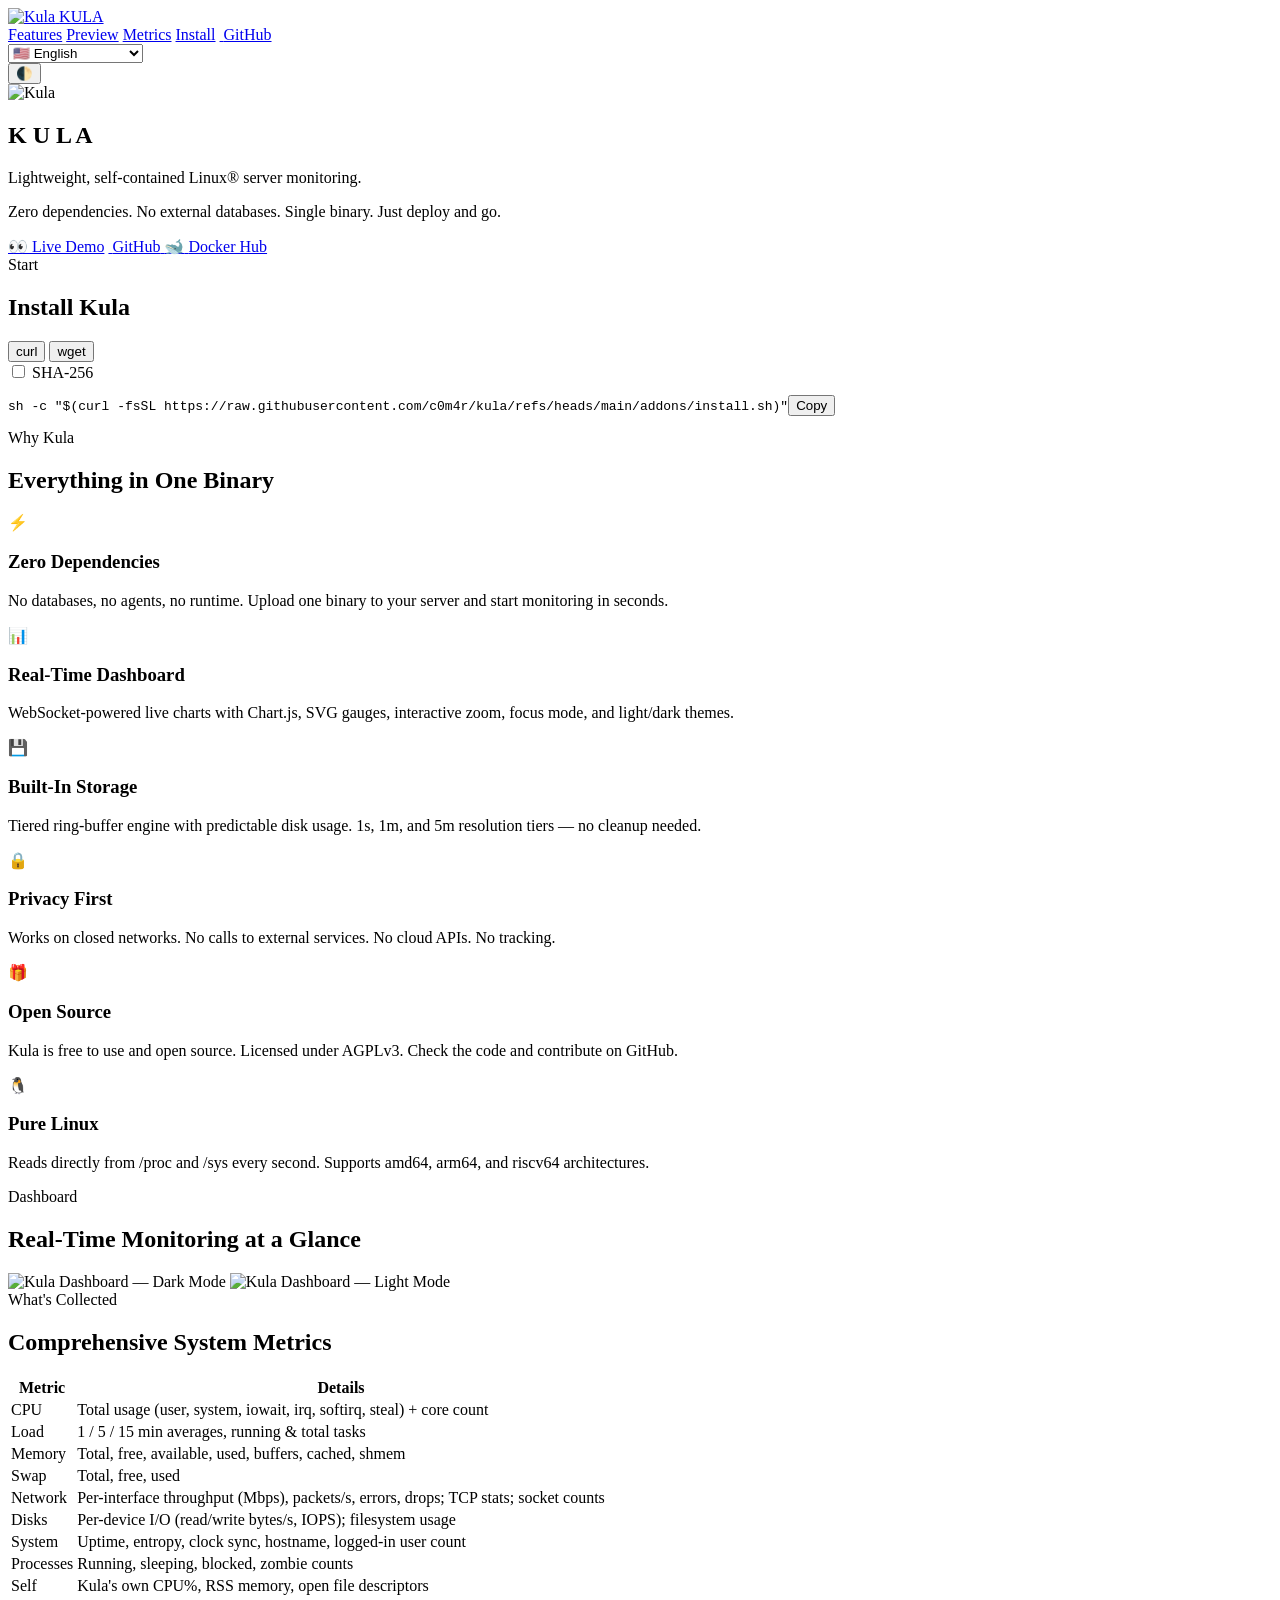
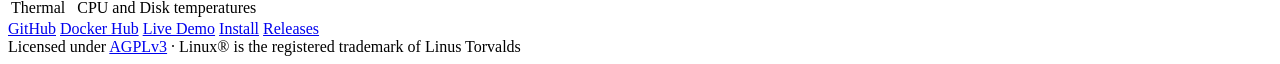
==== commit 41a2a4cf: "landing: update landing.js checksum due to installer update" ====
--- a/landing/index.html
+++ b/landing/index.html
@@ -288,8 +288,8 @@
         </div>
     </footer>
 
-    <script src="landing.js" integrity="sha384-beGpD4uCOWjSrbhASKywIfQswMPEPK1lKMRiIMopR8d6LewHEpZCyFqC/jzanrto"
+    <script src="landing.js" integrity="sha384-AWBGIsRHonDjfPE394xJbqkDl0ejB2wedivrX2tBebP9fR9bBYB060BfBeMIQgd6"
         crossorigin="anonymous"></script>
 </body>
 
-</html>+</html>
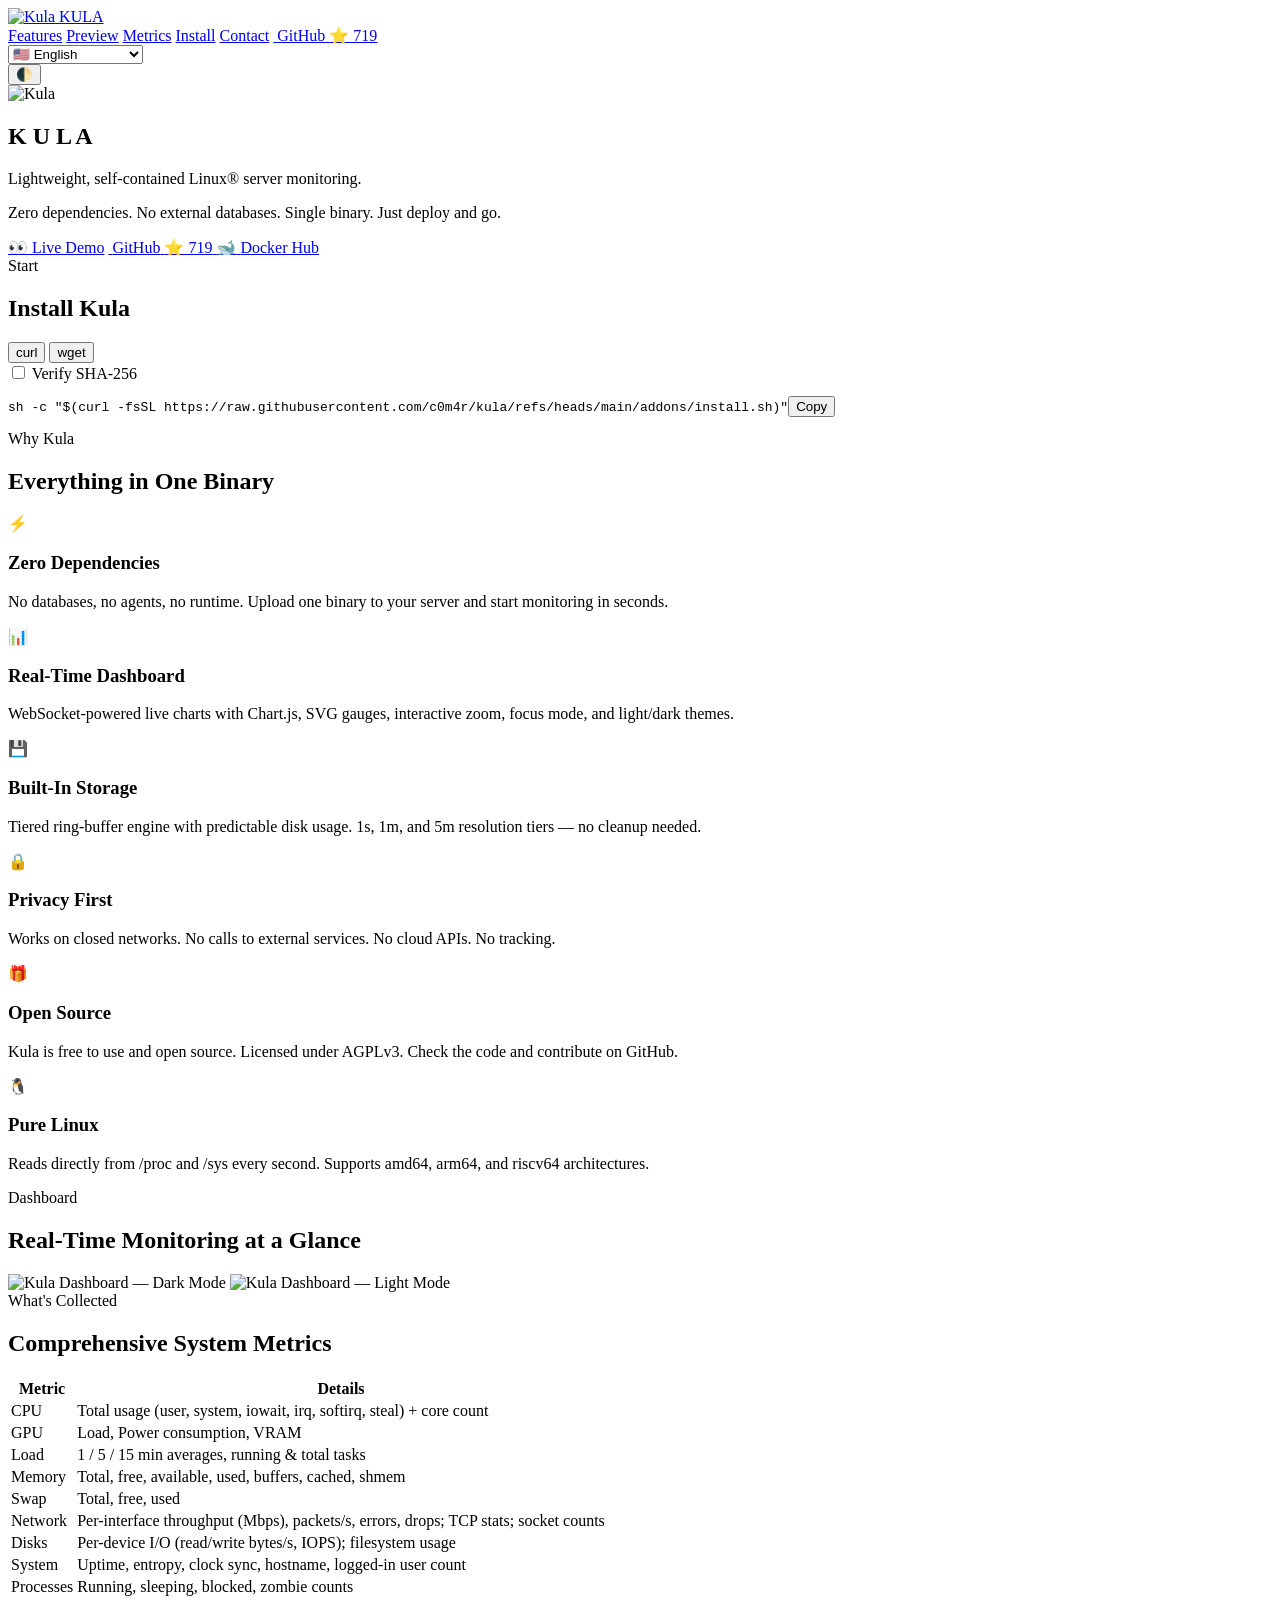
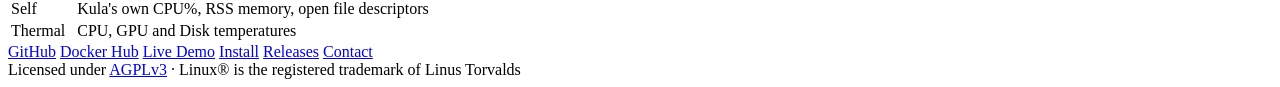
==== commit daf97b86: "update landing: gpu metrics, contact" ====
--- a/landing/index.html
+++ b/landing/index.html
@@ -56,6 +56,7 @@
             <a href="#metrics" data-i18n="nav_metrics">Metrics</a>
             <a href="https://github.com/c0m4r/kula?tab=readme-ov-file#-installation" data-i18n="nav_install"
                 rel="noopener noreferrer">Install</a>
+            <a href="https://tunel.kula.ovh" data-i18n="contact" rel="noopener noreferrer">Contact</a>
             <a href="https://github.com/c0m4r/kula" class="github-link" id="github-link" rel="noopener noreferrer">
                 <img src="github.svg" alt="" class="github-icon">
                 <span data-i18n="nav_github">GitHub</span>
@@ -227,6 +228,10 @@
                             core count</td>
                     </tr>
                     <tr>
+                        <td data-i18n="metric_gpu">GPU</td>
+                        <td data-i18n="metric_gpu_details">Load, Power consumption, VRAM</td>
+                    </tr>
+                    <tr>
                         <td data-i18n="metric_load">Load</td>
                         <td data-i18n="metric_load_details">1 / 5 / 15 min averages, running & total tasks</td>
                     </tr>
@@ -263,7 +268,7 @@
                     </tr>
                     <tr>
                         <td data-i18n="metric_thermal">Thermal</td>
-                        <td data-i18n="metric_thermal_details">CPU and Disk temperatures</td>
+                        <td data-i18n="metric_thermal_details">CPU, GPU and Disk temperatures</td>
                     </tr>
                 </tbody>
             </table>
@@ -281,6 +286,7 @@
                 rel="noopener noreferrer">Install</a>
             <a href="https://github.com/c0m4r/kula/releases" data-i18n="footer_releases"
                 rel="noopener noreferrer">Releases</a>
+            <a href="https://tunel.kula.ovh" data-i18n="contact" rel="noopener noreferrer">Contact</a>
         </div>
         <div class="footer-copy" data-i18n-html="footer_copy">
             Licensed under <a href="https://www.gnu.org/licenses/agpl-3.0" rel="noopener noreferrer">AGPLv3</a> ·
@@ -288,8 +294,8 @@
         </div>
     </footer>
 
-    <script src="landing.js" integrity="sha384-AWBGIsRHonDjfPE394xJbqkDl0ejB2wedivrX2tBebP9fR9bBYB060BfBeMIQgd6"
+    <script src="landing.js" integrity="sha384-oFYMfR/jPJWDoqlY0L7a/27jDvE67JhT5kR2g8V2E2kOCiVkXstOzoQVoW8Kvp4g"
         crossorigin="anonymous"></script>
 </body>
 
-</html>
+</html>
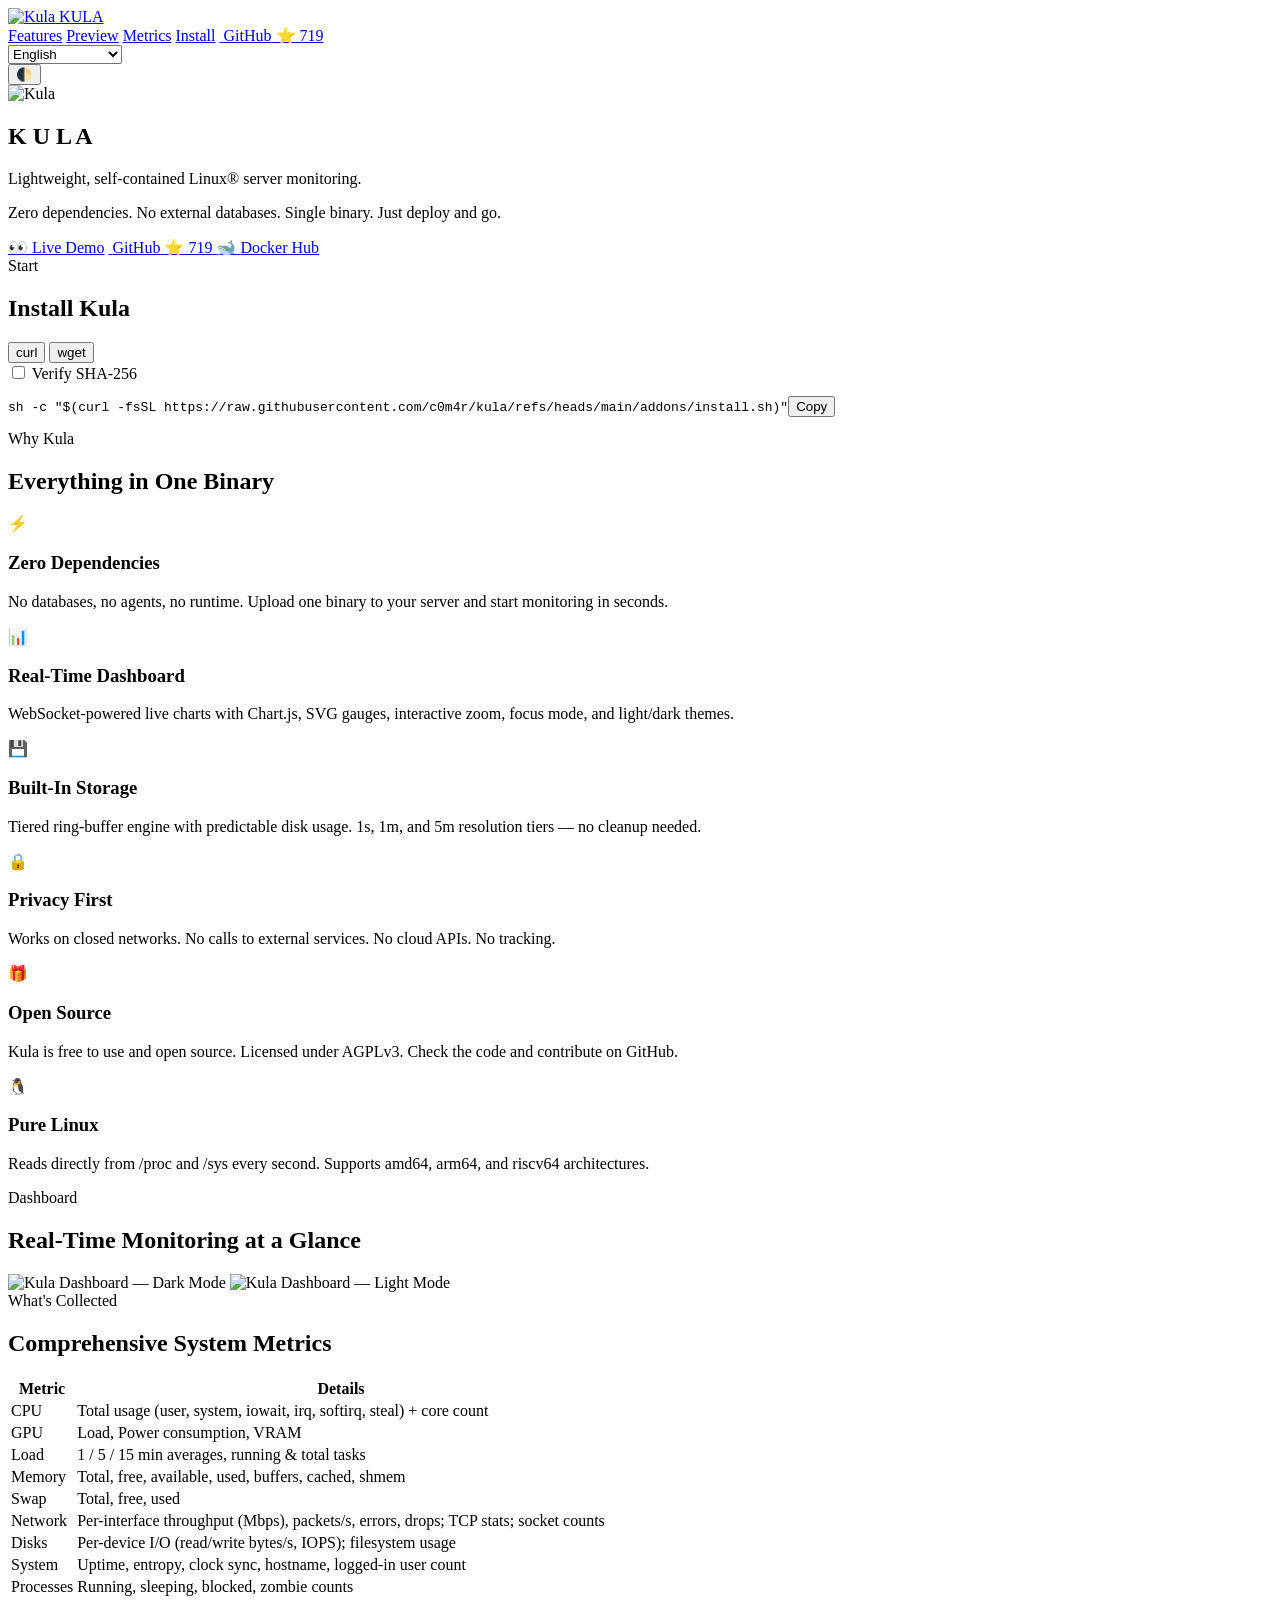
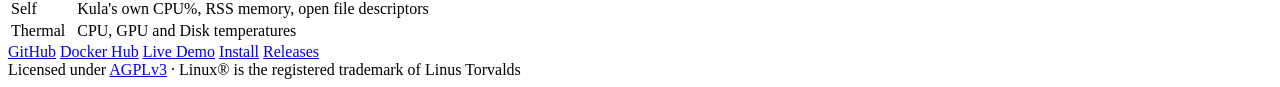
==== commit 683b84db: "update landing" ====
--- a/landing/index.html
+++ b/landing/index.html
@@ -56,7 +56,6 @@
             <a href="#metrics" data-i18n="nav_metrics">Metrics</a>
             <a href="https://github.com/c0m4r/kula?tab=readme-ov-file#-installation" data-i18n="nav_install"
                 rel="noopener noreferrer">Install</a>
-            <a href="https://tunel.kula.ovh" data-i18n="contact" rel="noopener noreferrer">Contact</a>
             <a href="https://github.com/c0m4r/kula" class="github-link" id="github-link" rel="noopener noreferrer">
                 <img src="github.svg" alt="" class="github-icon">
                 <span data-i18n="nav_github">GitHub</span>
@@ -64,32 +63,32 @@
             </a>
             <div class="language-switcher">
                 <select id="lang-select" class="lang-select" aria-label="Select Language">
-                    <option value="en">🇺🇸 English</option>
-                    <option value="ar">🇸🇦 العربية</option>
-                    <option value="ms">🇲🇾 Bahasa Melayu</option>
-                    <option value="bn">🇧🇩 বাংলা</option>
-                    <option value="cs">🇨🇿 Čeština</option>
-                    <option value="de">🇩🇪 Deutsch</option>
-                    <option value="es">🇪🇸 Español</option>
-                    <option value="fr">🇫🇷 Français</option>
-                    <option value="he">🇮🇱 עברית</option>
-                    <option value="hi">🇮🇳 हिन्दी</option>
-                    <option value="id">🇮🇩 Indonesia</option>
-                    <option value="it">🇮🇹 Italiano</option>
-                    <option value="ja">🇯🇵 日本語</option>
-                    <option value="ko">🇰🇷 한국어</option>
-                    <option value="nl">🇳🇱 Nederlands</option>
-                    <option value="pl">🇵🇱 Polski</option>
-                    <option value="pt">🇵🇹 Português</option>
-                    <option value="ro">🇷🇴 Română</option>
-                    <option value="ru">🇷🇺 Русский</option>
-                    <option value="sv">🇸🇪 Svenska</option>
-                    <option value="th">🇹🇭 ไทย</option>
-                    <option value="tr">🇹🇷 Türkçe</option>
-                    <option value="uk">🇺🇦 Українська</option>
-                    <option value="ur">🇵🇰 اردو</option>
-                    <option value="vi">🇻🇳 Tiếng Việt</option>
-                    <option value="zh">🇨🇳 中文</option>
+                    <option value="en">English</option>
+                    <option value="ar">العربية</option>
+                    <option value="ms">Bahasa Melayu</option>
+                    <option value="bn">বাংলা</option>
+                    <option value="cs">Čeština</option>
+                    <option value="de">Deutsch</option>
+                    <option value="es">Español</option>
+                    <option value="fr">Français</option>
+                    <option value="he">עברית</option>
+                    <option value="hi">हिन्दी</option>
+                    <option value="id">Indonesia</option>
+                    <option value="it">Italiano</option>
+                    <option value="ja">日本語</option>
+                    <option value="ko">한국어</option>
+                    <option value="nl">Nederlands</option>
+                    <option value="pl">Polski</option>
+                    <option value="pt">Português</option>
+                    <option value="ro">Română</option>
+                    <option value="ru">Русский</option>
+                    <option value="sv">Svenska</option>
+                    <option value="th">ไทย</option>
+                    <option value="tr">Türkçe</option>
+                    <option value="uk">Українська</option>
+                    <option value="ur">اردو</option>
+                    <option value="vi">Tiếng Việt</option>
+                    <option value="zh">中文</option>
                 </select>
             </div>
             <button class="btn-theme-toggle" id="btn-theme" title="Toggle light/dark mode"
@@ -286,7 +285,6 @@
                 rel="noopener noreferrer">Install</a>
             <a href="https://github.com/c0m4r/kula/releases" data-i18n="footer_releases"
                 rel="noopener noreferrer">Releases</a>
-            <a href="https://tunel.kula.ovh" data-i18n="contact" rel="noopener noreferrer">Contact</a>
         </div>
         <div class="footer-copy" data-i18n-html="footer_copy">
             Licensed under <a href="https://www.gnu.org/licenses/agpl-3.0" rel="noopener noreferrer">AGPLv3</a> ·
